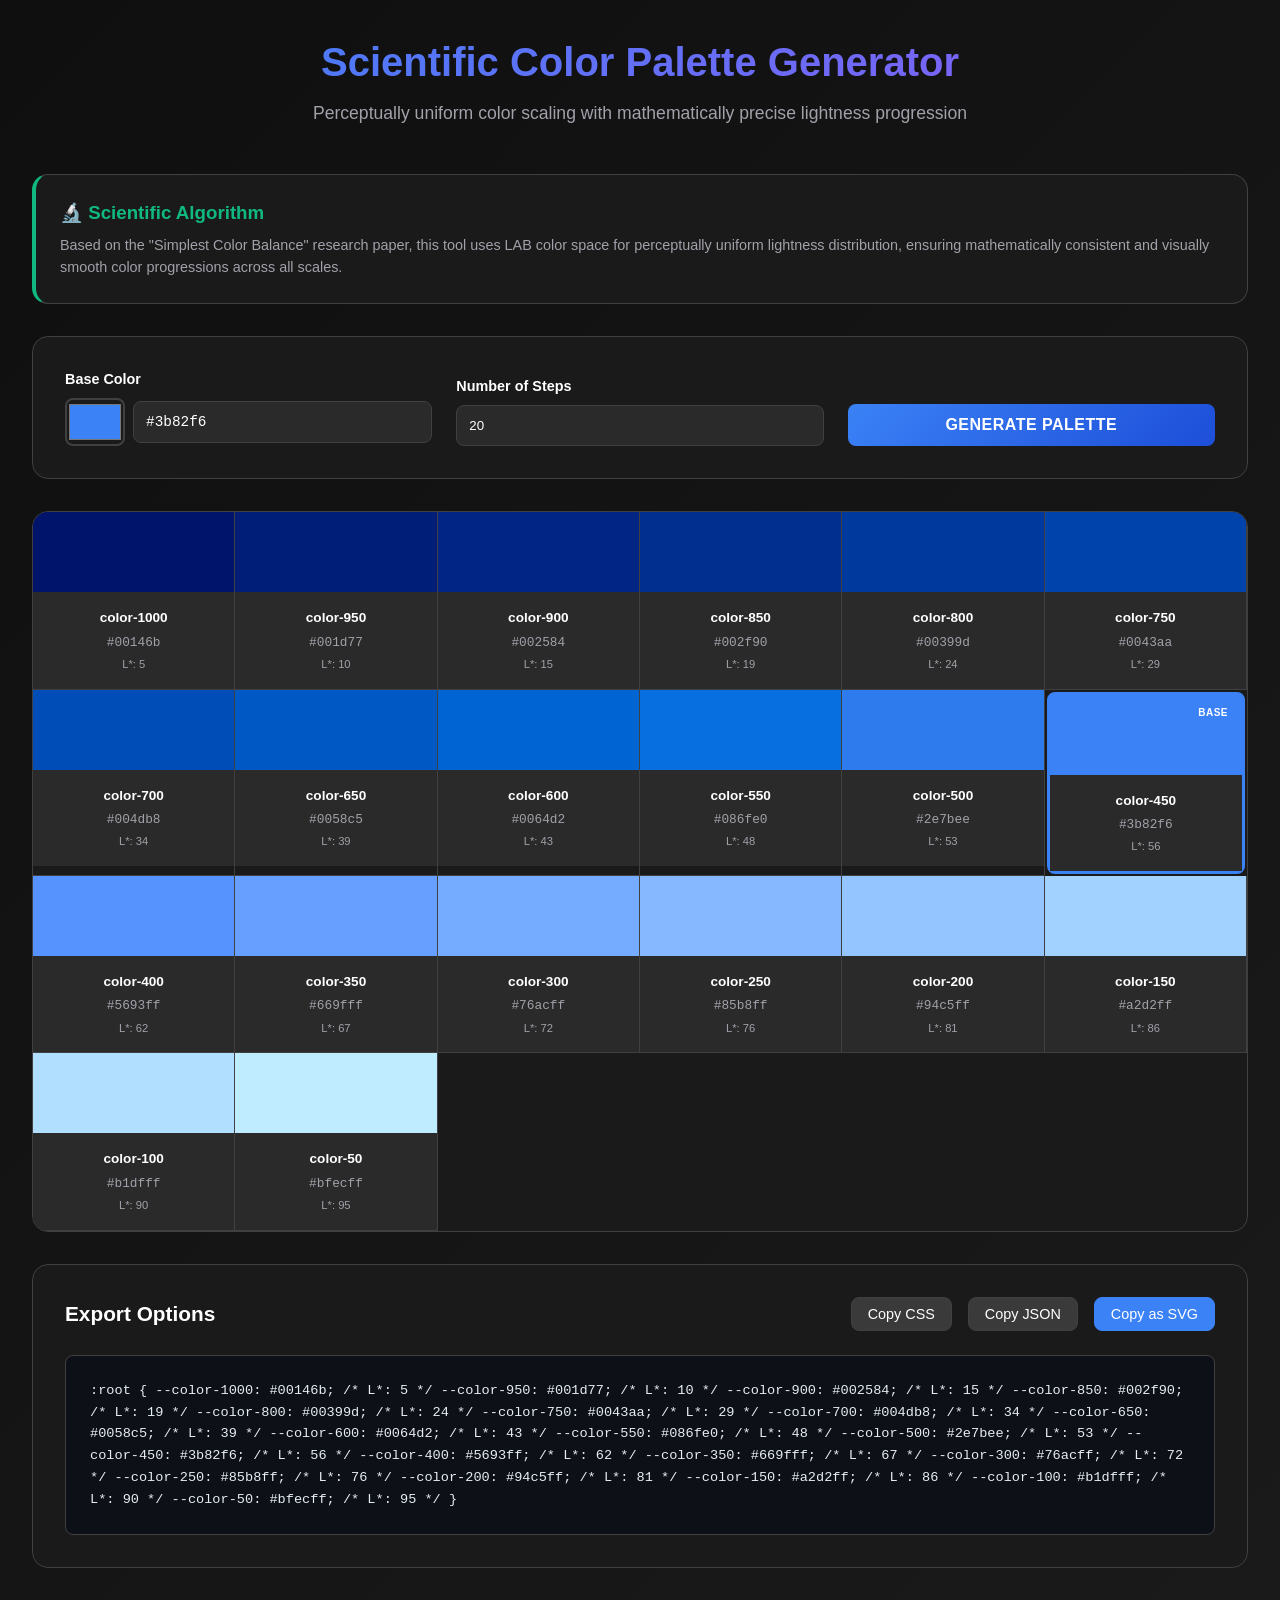
==== index.html @ f615f1bf "first commit" ====
<!DOCTYPE html>
<html lang="en">
<head>
    <meta charset="UTF-8">
    <meta name="viewport" content="width=device-width, initial-scale=1.0">
    <title>Scientific Color Palette Generator</title>
    <style>
        :root {
            --primary: #3b82f6;
            --primary-dark: #1d4ed8;
            --surface: #1a1a1a;
            --surface-light: #2a2a2a;
            --surface-lighter: #3a3a3a;
            --text: #ffffff;
            --text-muted: #a1a1aa;
            --border: #404040;
            --success: #10b981;
            --warning: #f59e0b;
        }
        
        * {
            margin: 0;
            padding: 0;
            box-sizing: border-box;
        }
        
        body {
            font-family: 'Inter', -apple-system, BlinkMacSystemFont, 'Segoe UI', Roboto, sans-serif;
            background: linear-gradient(135deg, #0f0f0f, #1a1a1a);
            color: var(--text);
            min-height: 100vh;
            line-height: 1.5;
        }
        
        .container {
            max-width: 1400px;
            margin: 0 auto;
            padding: 2rem;
        }
        
        .header {
            text-align: center;
            margin-bottom: 3rem;
        }
        
        .title {
            font-size: 2.5rem;
            font-weight: 700;
            background: linear-gradient(135deg, var(--primary), #8b5cf6);
            -webkit-background-clip: text;
            -webkit-text-fill-color: transparent;
            background-clip: text;
            margin-bottom: 0.5rem;
        }
        
        .subtitle {
            color: var(--text-muted);
            font-size: 1.1rem;
        }
        
        .controls {
            background: var(--surface);
            border: 1px solid var(--border);
            border-radius: 16px;
            padding: 2rem;
            margin-bottom: 2rem;
            display: grid;
            grid-template-columns: repeat(auto-fit, minmax(250px, 1fr));
            gap: 1.5rem;
            align-items: end;
        }
        
        .control-group {
            display: flex;
            flex-direction: column;
            gap: 0.5rem;
        }
        
        .control-label {
            font-weight: 600;
            color: var(--text);
            font-size: 0.9rem;
        }
        
        .color-input-wrapper {
            position: relative;
            display: flex;
            align-items: center;
            gap: 0.5rem;
        }
        
        .color-picker {
            width: 60px;
            height: 48px;
            border: 2px solid var(--border);
            border-radius: 8px;
            cursor: pointer;
            transition: all 0.2s ease;
            background: none;
        }
        
        .color-picker:hover {
            border-color: var(--primary);
        }
        
        .color-text-input {
            flex: 1;
            background: var(--surface-light);
            border: 1px solid var(--border);
            border-radius: 8px;
            padding: 0.75rem;
            color: var(--text);
            font-family: 'SF Mono', monospace;
            font-size: 0.9rem;
            transition: all 0.2s ease;
        }
        
        .color-text-input:focus {
            outline: none;
            border-color: var(--primary);
            box-shadow: 0 0 0 3px rgba(59, 130, 246, 0.1);
        }
        
        .steps-input {
            background: var(--surface-light);
            border: 1px solid var(--border);
            border-radius: 8px;
            padding: 0.75rem;
            color: var(--text);
            width: 100%;
            transition: all 0.2s ease;
        }
        
        .steps-input:focus {
            outline: none;
            border-color: var(--primary);
            box-shadow: 0 0 0 3px rgba(59, 130, 246, 0.1);
        }
        
        .generate-btn {
            background: linear-gradient(135deg, var(--primary), var(--primary-dark));
            border: none;
            color: white;
            padding: 0.75rem 2rem;
            border-radius: 8px;
            cursor: pointer;
            font-weight: 600;
            font-size: 1rem;
            transition: all 0.2s ease;
            text-transform: uppercase;
            letter-spacing: 0.5px;
        }
        
        .generate-btn:hover {
            transform: translateY(-1px);
            box-shadow: 0 8px 24px rgba(59, 130, 246, 0.3);
        }
        
        .palette-container {
            background: var(--surface);
            border: 1px solid var(--border);
            border-radius: 16px;
            overflow: hidden;
            margin-bottom: 2rem;
        }
        
        .palette-grid {
            display: grid;
            grid-template-columns: repeat(auto-fill, minmax(200px, 1fr));
            gap: 0;
        }
        
        .color-card {
            border-right: 1px solid var(--border);
            border-bottom: 1px solid var(--border);
            transition: all 0.2s ease;
            cursor: pointer;
            position: relative;
        }
        
        .color-card:hover {
            transform: scale(1.02);
            z-index: 10;
            box-shadow: 0 8px 24px rgba(0, 0, 0, 0.3);
        }
        
        .color-card.is-base {
            border: 3px solid var(--primary);
            border-radius: 8px;
            margin: 2px;
        }
        
        .color-card.is-base::after {
            content: "BASE";
            position: absolute;
            top: 8px;
            right: 8px;
            background: var(--primary);
            color: white;
            padding: 2px 6px;
            border-radius: 4px;
            font-size: 10px;
            font-weight: 700;
            letter-spacing: 0.5px;
        }
        
        .color-preview {
            height: 80px;
            position: relative;
        }
        
        .color-info {
            background: var(--surface-light);
            padding: 1rem;
            text-align: center;
        }
        
        .color-name {
            font-weight: 600;
            margin-bottom: 0.25rem;
            font-size: 0.85rem;
        }
        
        .color-value {
            font-family: 'SF Mono', monospace;
            font-size: 0.8rem;
            color: var(--text-muted);
        }
        
        .color-lightness {
            font-size: 0.7rem;
            color: var(--text-muted);
            margin-top: 0.25rem;
        }
        
        .export-section {
            background: var(--surface);
            border: 1px solid var(--border);
            border-radius: 16px;
            padding: 2rem;
        }
        
        .export-header {
            display: flex;
            justify-content: space-between;
            align-items: center;
            margin-bottom: 1.5rem;
        }
        
        .export-title {
            font-size: 1.3rem;
            font-weight: 600;
        }
        
        .export-buttons {
            display: flex;
            gap: 1rem;
        }
        
        .export-btn {
            background: var(--surface-lighter);
            border: 1px solid var(--border);
            color: var(--text);
            padding: 0.5rem 1rem;
            border-radius: 8px;
            cursor: pointer;
            font-size: 0.9rem;
            transition: all 0.2s ease;
        }
        
        .export-btn:hover {
            background: var(--border);
        }
        
        .export-btn.primary {
            background: var(--primary);
            border-color: var(--primary);
        }
        
        .export-btn.primary:hover {
            background: var(--primary-dark);
        }
        
        .code-preview {
            background: #0d1117;
            border: 1px solid var(--border);
            border-radius: 8px;
            padding: 1.5rem;
            font-family: 'SF Mono', monospace;
            font-size: 0.85rem;
            line-height: 1.6;
            color: #e6edf3;
            overflow-x: auto;
            max-height: 400px;
            overflow-y: auto;
        }
        
        .notification {
            position: fixed;
            top: 2rem;
            right: 2rem;
            background: var(--success);
            color: white;
            padding: 1rem 1.5rem;
            border-radius: 8px;
            font-weight: 600;
            transform: translateX(100px);
            opacity: 0;
            transition: all 0.3s ease;
            z-index: 1000;
        }
        
        .notification.show {
            transform: translateX(0);
            opacity: 1;
        }
        
        .algorithm-info {
            background: var(--surface);
            border: 1px solid var(--border);
            border-radius: 16px;
            padding: 1.5rem;
            margin-bottom: 2rem;
            border-left: 4px solid var(--success);
        }
        
        .algorithm-info h3 {
            margin-bottom: 0.5rem;
            color: var(--success);
        }
        
        .algorithm-info p {
            color: var(--text-muted);
            font-size: 0.9rem;
        }

        @media (max-width: 768px) {
            .controls {
                grid-template-columns: 1fr;
            }
            
            .palette-grid {
                grid-template-columns: repeat(auto-fill, minmax(150px, 1fr));
            }
            
            .export-buttons {
                flex-direction: column;
            }
        }
    </style>
</head>
<body>
    <div class="container">
        <div class="header">
            <h1 class="title">Scientific Color Palette Generator</h1>
            <p class="subtitle">Perceptually uniform color scaling with mathematically precise lightness progression</p>
        </div>
        
        <div class="algorithm-info">
            <h3>🔬 Scientific Algorithm</h3>
            <p>Based on the "Simplest Color Balance" research paper, this tool uses LAB color space for perceptually uniform lightness distribution, ensuring mathematically consistent and visually smooth color progressions across all scales.</p>
        </div>
        
        <div class="controls">
            <div class="control-group">
                <label class="control-label">Base Color</label>
                <div class="color-input-wrapper">
                    <input type="color" id="colorPicker" class="color-picker" value="#3b82f6">
                    <input type="text" id="colorText" class="color-text-input" placeholder="#3b82f6" value="#3b82f6">
                </div>
            </div>
            
            <div class="control-group">
                <label class="control-label">Number of Steps</label>
                <input type="number" id="stepsInput" class="steps-input" value="20" min="5" max="50">
            </div>
            
            <div class="control-group">
                <button id="generateBtn" class="generate-btn">Generate Palette</button>
            </div>
        </div>
        
        <div class="palette-container">
            <div class="palette-grid" id="paletteGrid">
                <!-- Palette will be generated here -->
            </div>
        </div>
        
        <div class="export-section">
            <div class="export-header">
                <h2 class="export-title">Export Options</h2>
                <div class="export-buttons">
                    <button class="export-btn" onclick="exportAsCSS()">Copy CSS</button>
                    <button class="export-btn" onclick="exportAsJSON()">Copy JSON</button>
                    <button class="export-btn primary" onclick="exportAsSVG()">Copy as SVG</button>
                </div>
            </div>
            <div class="code-preview" id="codePreview">
                <!-- Code preview will appear here -->
            </div>
        </div>
    </div>
    
    <div class="notification" id="notification"></div>
    
    <script>
        let currentPalette = [];
        let baseColorIndex = -1;
        
        // Scientific color utilities based on the research paper
        const ColorScience = {
            // Convert sRGB to linear RGB
            srgbToLinear(c) {
                return c <= 0.04045 ? c / 12.92 : Math.pow((c + 0.055) / 1.055, 2.4);
            },
            
            // Convert linear RGB to sRGB
            linearToSrgb(c) {
                return c <= 0.0031308 ? 12.92 * c : 1.055 * Math.pow(c, 1 / 2.4) - 0.055;
            },
            
            // Convert hex to RGB
            hexToRgb(hex) {
                const r = parseInt(hex.slice(1, 3), 16) / 255;
                const g = parseInt(hex.slice(3, 5), 16) / 255;
                const b = parseInt(hex.slice(5, 7), 16) / 255;
                return { r, g, b };
            },
            
            // Convert RGB to hex
            rgbToHex(r, g, b) {
                const toHex = (c) => {
                    const hex = Math.round(Math.max(0, Math.min(255, c * 255))).toString(16);
                    return hex.length === 1 ? '0' + hex : hex;
                };
                return '#' + toHex(r) + toHex(g) + toHex(b);
            },
            
            // Convert sRGB to XYZ (D65 illuminant)
            srgbToXyz(r, g, b) {
                // Convert to linear RGB
                const rLin = this.srgbToLinear(r);
                const gLin = this.srgbToLinear(g);
                const bLin = this.srgbToLinear(b);
                
                // sRGB to XYZ matrix (D65)
                const x = rLin * 0.4124564 + gLin * 0.3575761 + bLin * 0.1804375;
                const y = rLin * 0.2126729 + gLin * 0.7151522 + bLin * 0.0721750;
                const z = rLin * 0.0193339 + gLin * 0.1191920 + bLin * 0.9503041;
                
                return { x: x * 100, y: y * 100, z: z * 100 };
            },
            
            // Convert XYZ to sRGB
            xyzToSrgb(x, y, z) {
                // Normalize XYZ
                x /= 100;
                y /= 100;
                z /= 100;
                
                // XYZ to linear RGB matrix
                let r = x * 3.2404542 + y * -1.5371385 + z * -0.4985314;
                let g = x * -0.9692660 + y * 1.8760108 + z * 0.0415560;
                let b = x * 0.0556434 + y * -0.2040259 + z * 1.0572252;
                
                // Convert to sRGB
                r = this.linearToSrgb(r);
                g = this.linearToSrgb(g);
                b = this.linearToSrgb(b);
                
                return { r, g, b };
            },
            
            // Convert XYZ to LAB
            xyzToLab(x, y, z) {
                // D65 illuminant
                const xn = 95.047;
                const yn = 100.000;
                const zn = 108.883;
                
                const fx = this.labF(x / xn);
                const fy = this.labF(y / yn);
                const fz = this.labF(z / zn);
                
                const L = 116 * fy - 16;
                const a = 500 * (fx - fy);
                const b = 200 * (fy - fz);
                
                return { L, a, b };
            },
            
            // Convert LAB to XYZ
            labToXyz(L, a, b) {
                const xn = 95.047;
                const yn = 100.000;
                const zn = 108.883;
                
                const fy = (L + 16) / 116;
                const fx = a / 500 + fy;
                const fz = fy - b / 200;
                
                const x = xn * this.labInvF(fx);
                const y = yn * this.labInvF(fy);
                const z = zn * this.labInvF(fz);
                
                return { x, y, z };
            },
            
            // LAB helper functions
            labF(t) {
                const delta = 6 / 29;
                return t > delta ** 3 ? Math.pow(t, 1/3) : t / (3 * delta ** 2) + 4/29;
            },
            
            labInvF(t) {
                const delta = 6 / 29;
                return t > delta ? t ** 3 : 3 * delta ** 2 * (t - 4/29);
            },
            
            // Convert hex to LAB
            hexToLab(hex) {
                const rgb = this.hexToRgb(hex);
                const xyz = this.srgbToXyz(rgb.r, rgb.g, rgb.b);
                return this.xyzToLab(xyz.x, xyz.y, xyz.z);
            },
            
            // Convert LAB to hex
            labToHex(L, a, b) {
                const xyz = this.labToXyz(L, a, b);
                const rgb = this.xyzToSrgb(xyz.x, xyz.y, xyz.z);
                return this.rgbToHex(rgb.r, rgb.g, rgb.b);
            }
        };
        
        // Scientific palette generation based on the research paper
        const ScientificPaletteGenerator = {
            // Generate mathematically uniform color scale
            generateUniformScale(baseColor, steps) {
                const baseLab = ColorScience.hexToLab(baseColor);
                const baseLightness = baseLab.L;
                
                // Calculate optimal position based on lightness (0-100)
                // Using the paper's approach for optimal distribution
                const basePosition = this.calculateOptimalPosition(baseLightness);
                baseColorIndex = Math.round(basePosition * (steps - 1));
                
                const colors = [];
                
                // Define lightness range with proper scientific bounds
                const minLightness = 5;   // Very dark but not black
                const maxLightness = 95;  // Very light but not pure white
                
                for (let i = 0; i < steps; i++) {
                    const position = i / (steps - 1); // 0 to 1
                    
                    let targetLightness;
                    if (i === baseColorIndex) {
                        // Exact base color
                        targetLightness = baseLightness;
                    } else {
                        // Calculate target lightness using scientific interpolation
                        targetLightness = this.calculateTargetLightness(
                            position, basePosition, baseLightness, minLightness, maxLightness
                        );
                    }
                    
                    // Generate color with target lightness while preserving hue and chroma
                    const color = this.generateColorWithLightness(baseLab, targetLightness);
                    
                    colors.push({
                        hex: color,
                        name: this.generateColorName(i, steps),
                        isBase: i === baseColorIndex,
                        lightness: Math.round(targetLightness)
                    });
                }
                
                return colors;
            },
            
            // Calculate optimal position using scientific method
            calculateOptimalPosition(lightness) {
                // Normalize lightness to 0-1 range
                const normalized = Math.max(0, Math.min(100, lightness)) / 100;
                
                // Use the paper's approach: linear distribution for perceptual uniformity
                // No curve - pure linear for mathematical consistency
                return normalized;
            },
            
            // Calculate target lightness with mathematical precision
            calculateTargetLightness(position, basePosition, baseLightness, minL, maxL) {
                if (position < basePosition) {
                    // Darker colors - linear interpolation from min to base
                    if (basePosition === 0) return minL;
                    const factor = position / basePosition;
                    return minL + (baseLightness - minL) * factor;
                } else {
                    // Lighter colors - linear interpolation from base to max
                    if (basePosition === 1) return maxL;
                    const factor = (position - basePosition) / (1 - basePosition);
                    return baseLightness + (maxL - baseLightness) * factor;
                }
            },
            
            // Generate color with specific lightness while preserving color characteristics
            generateColorWithLightness(baseLab, targetLightness) {
                // Preserve a and b components (hue and chroma) while adjusting lightness
                const newLab = {
                    L: targetLightness,
                    a: baseLab.a,
                    b: baseLab.b
                };
                
                let result = ColorScience.labToHex(newLab.L, newLab.a, newLab.b);
                
                // Ensure the result is valid (some LAB combinations might be out of sRGB gamut)
                if (!this.isValidHex(result)) {
                    // If out of gamut, reduce chroma progressively
                    for (let chromaReduction = 0.9; chromaReduction > 0; chromaReduction -= 0.1) {
                        const reducedLab = {
                            L: targetLightness,
                            a: baseLab.a * chromaReduction,
                            b: baseLab.b * chromaReduction
                        };
                        result = ColorScience.labToHex(reducedLab.L, reducedLab.a, reducedLab.b);
                        if (this.isValidHex(result)) break;
                    }
                }
                
                return result;
            },
            
            // Generate semantic color names
            generateColorName(index, total) {
                const step = Math.round(1000 - (index * 950 / (total - 1)));
                return `color-${step}`;
            },
            
            // Validate hex color
            isValidHex(hex) {
                if (!/^#[0-9A-F]{6}$/i.test(hex)) return false;
                
                // Check if RGB values are within bounds
                const r = parseInt(hex.slice(1, 3), 16);
                const g = parseInt(hex.slice(3, 5), 16);
                const b = parseInt(hex.slice(5, 7), 16);
                
                return r >= 0 && r <= 255 && g >= 0 && g <= 255 && b >= 0 && b <= 255;
            }
        };
        
        // UI Event Handlers
        const UI = {
            init() {
                const colorPicker = document.getElementById('colorPicker');
                const colorText = document.getElementById('colorText');
                const stepsInput = document.getElementById('stepsInput');
                const generateBtn = document.getElementById('generateBtn');
                
                // Sync color picker and text input
                colorPicker.addEventListener('input', (e) => {
                    colorText.value = e.target.value;
                    this.generatePalette();
                });
                
                colorText.addEventListener('input', (e) => {
                    const color = e.target.value;
                    if (this.isValidHex(color)) {
                        colorPicker.value = color;
                        this.generatePalette();
                    }
                });
                
                stepsInput.addEventListener('input', () => this.generatePalette());
                generateBtn.addEventListener('click', () => this.generatePalette());
                
                // Generate initial palette
                this.generatePalette();
            },
            
            isValidHex(hex) {
                return /^#([A-Fa-f0-9]{6}|[A-Fa-f0-9]{3})$/.test(hex);
            },
            
            generatePalette() {
                const baseColor = document.getElementById('colorText').value;
                const steps = parseInt(document.getElementById('stepsInput').value);
                
                if (!this.isValidHex(baseColor)) return;
                
                currentPalette = ScientificPaletteGenerator.generateUniformScale(baseColor, steps);
                this.renderPalette();
                this.updateCodePreview();
            },
            
            renderPalette() {
                const grid = document.getElementById('paletteGrid');
                grid.innerHTML = currentPalette.map((color, index) => `
                    <div class="color-card ${color.isBase ? 'is-base' : ''}" onclick="copyColor('${color.hex}')">
                        <div class="color-preview" style="background-color: ${color.hex}"></div>
                        <div class="color-info">
                            <div class="color-name">${color.name}</div>
                            <div class="color-value">${color.hex}</div>
                            <div class="color-lightness">L*: ${color.lightness}</div>
                        </div>
                    </div>
                `).join('');
            },
            
            updateCodePreview() {
                const preview = document.getElementById('codePreview');
                const css = currentPalette.map(color => 
                    `  --${color.name}: ${color.hex}; /* L*: ${color.lightness} */`
                ).join('\n');
                
                preview.textContent = `:root {\n${css}\n}`;
            },
            
            showNotification(message) {
                const notification = document.getElementById('notification');
                notification.textContent = message;
                notification.classList.add('show');
                
                setTimeout(() => {
                    notification.classList.remove('show');
                }, 2000);
            }
        };
        
        // Copy functions
        const copyColor = (color) => {
            copyToClipboard(color, `Color ${color} copied!`);
        };
        
        const copyToClipboard = async (text, message) => {
            try {
                await navigator.clipboard.writeText(text);
                UI.showNotification(message);
            } catch (err) {
                console.error('Failed to copy:', err);
            }
        };
        
        // Export functions
        const exportAsCSS = () => {
            const css = `:root {\n${currentPalette.map(color => 
                `  --${color.name}: ${color.hex}; /* L*: ${color.lightness} */`
            ).join('\n')}\n}`;
            copyToClipboard(css, 'CSS copied to clipboard!');
        };
        
        const exportAsJSON = () => {
            const json = JSON.stringify(
                currentPalette.reduce((acc, color) => {
                    acc[color.name] = {
                        hex: color.hex,
                        lightness: color.lightness,
                        isBase: color.isBase
                    };
                    return acc;
                }, {}), 
                null, 
                2
            );
            copyToClipboard(json, 'JSON copied to clipboard!');
        };
        
        const exportAsSVG = () => {
            const swatchWidth = 60;
            const swatchHeight = 60;
            const totalWidth = swatchWidth * currentPalette.length;
            
            let svg = `<svg width="${totalWidth}" height="${swatchHeight}" xmlns="http://www.w3.org/2000/svg">\n`;
            svg += `  <title>Scientific Color Palette - Perceptually Uniform</title>\n`;
            
            currentPalette.forEach((color, index) => {
                const x = index * swatchWidth;
                svg += `  <rect x="${x}" y="0" width="${swatchWidth}" height="${swatchHeight}" fill="${color.hex}"`;
                if (color.isBase) {
                    svg += ` stroke="#3b82f6" stroke-width="3"`;
                }
                svg += `>\n`;
                svg += `    <title>${color.name}: ${color.hex} (L*: ${color.lightness})</title>\n`;
                svg += `  </rect>\n`;
            });
            
            svg += '</svg>';
            copyToClipboard(svg, 'Scientific SVG copied! Ready for Figma.');
        };
        
        // Initialize the application
        UI.init();
    </script>
</body>
</html>
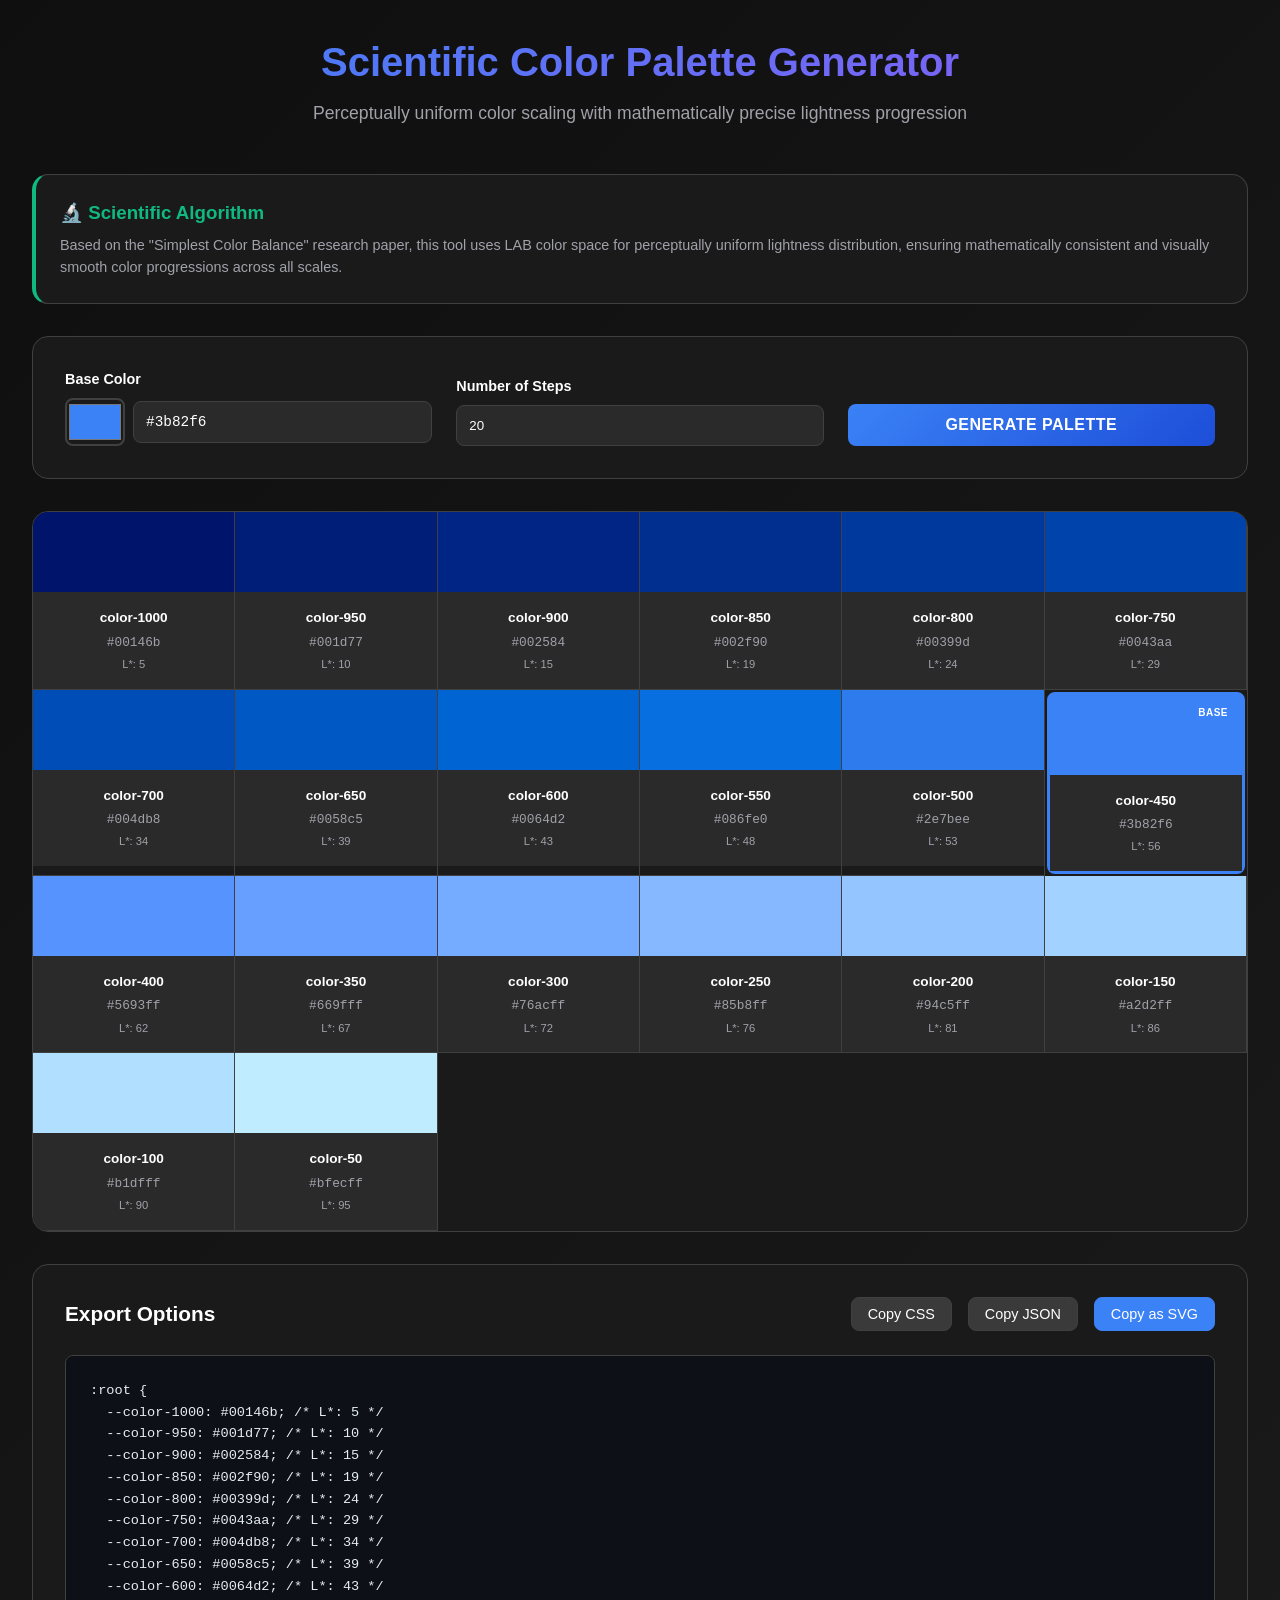
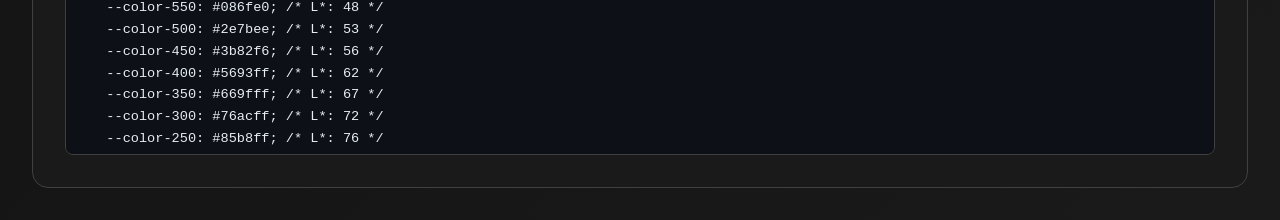
==== commit d0268995: "refactor: Implement modular architecture for SurfaceLab v2.0 - Separate monolithic codebase into mod" ====
--- a/index.html
+++ b/index.html
@@ -1,796 +1,79 @@
 <!DOCTYPE html>
 <html lang="en">
+
 <head>
     <meta charset="UTF-8">
     <meta name="viewport" content="width=device-width, initial-scale=1.0">
-    <title>Scientific Color Palette Generator</title>
-    <style>
-        :root {
-            --primary: #3b82f6;
-            --primary-dark: #1d4ed8;
-            --surface: #1a1a1a;
-            --surface-light: #2a2a2a;
-            --surface-lighter: #3a3a3a;
-            --text: #ffffff;
-            --text-muted: #a1a1aa;
-            --border: #404040;
-            --success: #10b981;
-            --warning: #f59e0b;
-        }
-        
-        * {
-            margin: 0;
-            padding: 0;
-            box-sizing: border-box;
-        }
-        
-        body {
-            font-family: 'Inter', -apple-system, BlinkMacSystemFont, 'Segoe UI', Roboto, sans-serif;
-            background: linear-gradient(135deg, #0f0f0f, #1a1a1a);
-            color: var(--text);
-            min-height: 100vh;
-            line-height: 1.5;
-        }
-        
-        .container {
-            max-width: 1400px;
-            margin: 0 auto;
-            padding: 2rem;
-        }
-        
-        .header {
-            text-align: center;
-            margin-bottom: 3rem;
-        }
-        
-        .title {
-            font-size: 2.5rem;
-            font-weight: 700;
-            background: linear-gradient(135deg, var(--primary), #8b5cf6);
-            -webkit-background-clip: text;
-            -webkit-text-fill-color: transparent;
-            background-clip: text;
-            margin-bottom: 0.5rem;
-        }
-        
-        .subtitle {
-            color: var(--text-muted);
-            font-size: 1.1rem;
-        }
-        
-        .controls {
-            background: var(--surface);
-            border: 1px solid var(--border);
-            border-radius: 16px;
-            padding: 2rem;
-            margin-bottom: 2rem;
-            display: grid;
-            grid-template-columns: repeat(auto-fit, minmax(250px, 1fr));
-            gap: 1.5rem;
-            align-items: end;
-        }
-        
-        .control-group {
-            display: flex;
-            flex-direction: column;
-            gap: 0.5rem;
-        }
-        
-        .control-label {
-            font-weight: 600;
-            color: var(--text);
-            font-size: 0.9rem;
-        }
-        
-        .color-input-wrapper {
-            position: relative;
-            display: flex;
-            align-items: center;
-            gap: 0.5rem;
-        }
-        
-        .color-picker {
-            width: 60px;
-            height: 48px;
-            border: 2px solid var(--border);
-            border-radius: 8px;
-            cursor: pointer;
-            transition: all 0.2s ease;
-            background: none;
-        }
-        
-        .color-picker:hover {
-            border-color: var(--primary);
-        }
-        
-        .color-text-input {
-            flex: 1;
-            background: var(--surface-light);
-            border: 1px solid var(--border);
-            border-radius: 8px;
-            padding: 0.75rem;
-            color: var(--text);
-            font-family: 'SF Mono', monospace;
-            font-size: 0.9rem;
-            transition: all 0.2s ease;
-        }
-        
-        .color-text-input:focus {
-            outline: none;
-            border-color: var(--primary);
-            box-shadow: 0 0 0 3px rgba(59, 130, 246, 0.1);
-        }
-        
-        .steps-input {
-            background: var(--surface-light);
-            border: 1px solid var(--border);
-            border-radius: 8px;
-            padding: 0.75rem;
-            color: var(--text);
-            width: 100%;
-            transition: all 0.2s ease;
-        }
-        
-        .steps-input:focus {
-            outline: none;
-            border-color: var(--primary);
-            box-shadow: 0 0 0 3px rgba(59, 130, 246, 0.1);
-        }
-        
-        .generate-btn {
-            background: linear-gradient(135deg, var(--primary), var(--primary-dark));
-            border: none;
-            color: white;
-            padding: 0.75rem 2rem;
-            border-radius: 8px;
-            cursor: pointer;
-            font-weight: 600;
-            font-size: 1rem;
-            transition: all 0.2s ease;
-            text-transform: uppercase;
-            letter-spacing: 0.5px;
-        }
-        
-        .generate-btn:hover {
-            transform: translateY(-1px);
-            box-shadow: 0 8px 24px rgba(59, 130, 246, 0.3);
-        }
-        
-        .palette-container {
-            background: var(--surface);
-            border: 1px solid var(--border);
-            border-radius: 16px;
-            overflow: hidden;
-            margin-bottom: 2rem;
-        }
-        
-        .palette-grid {
-            display: grid;
-            grid-template-columns: repeat(auto-fill, minmax(200px, 1fr));
-            gap: 0;
-        }
-        
-        .color-card {
-            border-right: 1px solid var(--border);
-            border-bottom: 1px solid var(--border);
-            transition: all 0.2s ease;
-            cursor: pointer;
-            position: relative;
-        }
-        
-        .color-card:hover {
-            transform: scale(1.02);
-            z-index: 10;
-            box-shadow: 0 8px 24px rgba(0, 0, 0, 0.3);
-        }
-        
-        .color-card.is-base {
-            border: 3px solid var(--primary);
-            border-radius: 8px;
-            margin: 2px;
-        }
-        
-        .color-card.is-base::after {
-            content: "BASE";
-            position: absolute;
-            top: 8px;
-            right: 8px;
-            background: var(--primary);
-            color: white;
-            padding: 2px 6px;
-            border-radius: 4px;
-            font-size: 10px;
-            font-weight: 700;
-            letter-spacing: 0.5px;
-        }
-        
-        .color-preview {
-            height: 80px;
-            position: relative;
-        }
-        
-        .color-info {
-            background: var(--surface-light);
-            padding: 1rem;
-            text-align: center;
-        }
-        
-        .color-name {
-            font-weight: 600;
-            margin-bottom: 0.25rem;
-            font-size: 0.85rem;
-        }
-        
-        .color-value {
-            font-family: 'SF Mono', monospace;
-            font-size: 0.8rem;
-            color: var(--text-muted);
-        }
-        
-        .color-lightness {
-            font-size: 0.7rem;
-            color: var(--text-muted);
-            margin-top: 0.25rem;
-        }
-        
-        .export-section {
-            background: var(--surface);
-            border: 1px solid var(--border);
-            border-radius: 16px;
-            padding: 2rem;
-        }
-        
-        .export-header {
-            display: flex;
-            justify-content: space-between;
-            align-items: center;
-            margin-bottom: 1.5rem;
-        }
-        
-        .export-title {
-            font-size: 1.3rem;
-            font-weight: 600;
-        }
-        
-        .export-buttons {
-            display: flex;
-            gap: 1rem;
-        }
-        
-        .export-btn {
-            background: var(--surface-lighter);
-            border: 1px solid var(--border);
-            color: var(--text);
-            padding: 0.5rem 1rem;
-            border-radius: 8px;
-            cursor: pointer;
-            font-size: 0.9rem;
-            transition: all 0.2s ease;
-        }
-        
-        .export-btn:hover {
-            background: var(--border);
-        }
-        
-        .export-btn.primary {
-            background: var(--primary);
-            border-color: var(--primary);
-        }
-        
-        .export-btn.primary:hover {
-            background: var(--primary-dark);
-        }
-        
-        .code-preview {
-            background: #0d1117;
-            border: 1px solid var(--border);
-            border-radius: 8px;
-            padding: 1.5rem;
-            font-family: 'SF Mono', monospace;
-            font-size: 0.85rem;
-            line-height: 1.6;
-            color: #e6edf3;
-            overflow-x: auto;
-            max-height: 400px;
-            overflow-y: auto;
-        }
-        
-        .notification {
-            position: fixed;
-            top: 2rem;
-            right: 2rem;
-            background: var(--success);
-            color: white;
-            padding: 1rem 1.5rem;
-            border-radius: 8px;
-            font-weight: 600;
-            transform: translateX(100px);
-            opacity: 0;
-            transition: all 0.3s ease;
-            z-index: 1000;
-        }
-        
-        .notification.show {
-            transform: translateX(0);
-            opacity: 1;
-        }
-        
-        .algorithm-info {
-            background: var(--surface);
-            border: 1px solid var(--border);
-            border-radius: 16px;
-            padding: 1.5rem;
-            margin-bottom: 2rem;
-            border-left: 4px solid var(--success);
-        }
-        
-        .algorithm-info h3 {
-            margin-bottom: 0.5rem;
-            color: var(--success);
-        }
-        
-        .algorithm-info p {
-            color: var(--text-muted);
-            font-size: 0.9rem;
-        }
+    <meta name="description"
+        content="Scientific color palette generator with perceptually uniform lightness distribution">
+    <title>SurfaceLab - Scientific Color Palette Generator</title>
 
-        @media (max-width: 768px) {
-            .controls {
-                grid-template-columns: 1fr;
-            }
-            
-            .palette-grid {
-                grid-template-columns: repeat(auto-fill, minmax(150px, 1fr));
-            }
-            
-            .export-buttons {
-                flex-direction: column;
-            }
-        }
-    </style>
+    <!-- Styles -->
+    <link rel="stylesheet" href="assets/css/main.css">
 </head>
+
 <body>
     <div class="container">
         <div class="header">
             <h1 class="title">Scientific Color Palette Generator</h1>
             <p class="subtitle">Perceptually uniform color scaling with mathematically precise lightness progression</p>
         </div>
-        
+
         <div class="algorithm-info">
             <h3>🔬 Scientific Algorithm</h3>
-            <p>Based on the "Simplest Color Balance" research paper, this tool uses LAB color space for perceptually uniform lightness distribution, ensuring mathematically consistent and visually smooth color progressions across all scales.</p>
+            <p>Based on the "Simplest Color Balance" research paper, this tool uses LAB color space for perceptually
+                uniform lightness distribution, ensuring mathematically consistent and visually smooth color
+                progressions across all scales.</p>
         </div>
-        
-        <div class="controls">
+
+        <!-- Controls Section -->
+        <section class="controls">
             <div class="control-group">
-                <label class="control-label">Base Color</label>
+                <label class="control-label" for="colorPicker">Base Color</label>
                 <div class="color-input-wrapper">
                     <input type="color" id="colorPicker" class="color-picker" value="#3b82f6">
                     <input type="text" id="colorText" class="color-text-input" placeholder="#3b82f6" value="#3b82f6">
                 </div>
             </div>
-            
+
             <div class="control-group">
-                <label class="control-label">Number of Steps</label>
+                <label class="control-label" for="stepsInput">Number of Steps</label>
                 <input type="number" id="stepsInput" class="steps-input" value="20" min="5" max="50">
             </div>
-            
+
             <div class="control-group">
                 <button id="generateBtn" class="generate-btn">Generate Palette</button>
             </div>
-        </div>
-        
-        <div class="palette-container">
+        </section>
+
+        <!-- Palette Display Section -->
+        <section class="palette-container">
             <div class="palette-grid" id="paletteGrid">
-                <!-- Palette will be generated here -->
+                <!-- Palette will be generated here by JS -->
             </div>
-        </div>
-        
-        <div class="export-section">
+        </section>
+
+        <!-- Export Section -->
+        <section class="export-section">
             <div class="export-header">
                 <h2 class="export-title">Export Options</h2>
                 <div class="export-buttons">
-                    <button class="export-btn" onclick="exportAsCSS()">Copy CSS</button>
-                    <button class="export-btn" onclick="exportAsJSON()">Copy JSON</button>
-                    <button class="export-btn primary" onclick="exportAsSVG()">Copy as SVG</button>
+                    <button class="export-btn" id="exportCSSBtn">Copy CSS</button>
+                    <button class="export-btn" id="exportJSONBtn">Copy JSON</button>
+                    <button class="export-btn primary" id="exportSVGBtn">Copy as SVG</button>
                 </div>
             </div>
-            <div class="code-preview" id="codePreview">
+            <pre class="code-preview" id="codePreview">
                 <!-- Code preview will appear here -->
-            </div>
-        </div>
+            </pre>
+        </section>
     </div>
-    
+
+    <!-- Notification Toast -->
     <div class="notification" id="notification"></div>
-    
-    <script>
-        let currentPalette = [];
-        let baseColorIndex = -1;
-        
-        // Scientific color utilities based on the research paper
-        const ColorScience = {
-            // Convert sRGB to linear RGB
-            srgbToLinear(c) {
-                return c <= 0.04045 ? c / 12.92 : Math.pow((c + 0.055) / 1.055, 2.4);
-            },
-            
-            // Convert linear RGB to sRGB
-            linearToSrgb(c) {
-                return c <= 0.0031308 ? 12.92 * c : 1.055 * Math.pow(c, 1 / 2.4) - 0.055;
-            },
-            
-            // Convert hex to RGB
-            hexToRgb(hex) {
-                const r = parseInt(hex.slice(1, 3), 16) / 255;
-                const g = parseInt(hex.slice(3, 5), 16) / 255;
-                const b = parseInt(hex.slice(5, 7), 16) / 255;
-                return { r, g, b };
-            },
-            
-            // Convert RGB to hex
-            rgbToHex(r, g, b) {
-                const toHex = (c) => {
-                    const hex = Math.round(Math.max(0, Math.min(255, c * 255))).toString(16);
-                    return hex.length === 1 ? '0' + hex : hex;
-                };
-                return '#' + toHex(r) + toHex(g) + toHex(b);
-            },
-            
-            // Convert sRGB to XYZ (D65 illuminant)
-            srgbToXyz(r, g, b) {
-                // Convert to linear RGB
-                const rLin = this.srgbToLinear(r);
-                const gLin = this.srgbToLinear(g);
-                const bLin = this.srgbToLinear(b);
-                
-                // sRGB to XYZ matrix (D65)
-                const x = rLin * 0.4124564 + gLin * 0.3575761 + bLin * 0.1804375;
-                const y = rLin * 0.2126729 + gLin * 0.7151522 + bLin * 0.0721750;
-                const z = rLin * 0.0193339 + gLin * 0.1191920 + bLin * 0.9503041;
-                
-                return { x: x * 100, y: y * 100, z: z * 100 };
-            },
-            
-            // Convert XYZ to sRGB
-            xyzToSrgb(x, y, z) {
-                // Normalize XYZ
-                x /= 100;
-                y /= 100;
-                z /= 100;
-                
-                // XYZ to linear RGB matrix
-                let r = x * 3.2404542 + y * -1.5371385 + z * -0.4985314;
-                let g = x * -0.9692660 + y * 1.8760108 + z * 0.0415560;
-                let b = x * 0.0556434 + y * -0.2040259 + z * 1.0572252;
-                
-                // Convert to sRGB
-                r = this.linearToSrgb(r);
-                g = this.linearToSrgb(g);
-                b = this.linearToSrgb(b);
-                
-                return { r, g, b };
-            },
-            
-            // Convert XYZ to LAB
-            xyzToLab(x, y, z) {
-                // D65 illuminant
-                const xn = 95.047;
-                const yn = 100.000;
-                const zn = 108.883;
-                
-                const fx = this.labF(x / xn);
-                const fy = this.labF(y / yn);
-                const fz = this.labF(z / zn);
-                
-                const L = 116 * fy - 16;
-                const a = 500 * (fx - fy);
-                const b = 200 * (fy - fz);
-                
-                return { L, a, b };
-            },
-            
-            // Convert LAB to XYZ
-            labToXyz(L, a, b) {
-                const xn = 95.047;
-                const yn = 100.000;
-                const zn = 108.883;
-                
-                const fy = (L + 16) / 116;
-                const fx = a / 500 + fy;
-                const fz = fy - b / 200;
-                
-                const x = xn * this.labInvF(fx);
-                const y = yn * this.labInvF(fy);
-                const z = zn * this.labInvF(fz);
-                
-                return { x, y, z };
-            },
-            
-            // LAB helper functions
-            labF(t) {
-                const delta = 6 / 29;
-                return t > delta ** 3 ? Math.pow(t, 1/3) : t / (3 * delta ** 2) + 4/29;
-            },
-            
-            labInvF(t) {
-                const delta = 6 / 29;
-                return t > delta ? t ** 3 : 3 * delta ** 2 * (t - 4/29);
-            },
-            
-            // Convert hex to LAB
-            hexToLab(hex) {
-                const rgb = this.hexToRgb(hex);
-                const xyz = this.srgbToXyz(rgb.r, rgb.g, rgb.b);
-                return this.xyzToLab(xyz.x, xyz.y, xyz.z);
-            },
-            
-            // Convert LAB to hex
-            labToHex(L, a, b) {
-                const xyz = this.labToXyz(L, a, b);
-                const rgb = this.xyzToSrgb(xyz.x, xyz.y, xyz.z);
-                return this.rgbToHex(rgb.r, rgb.g, rgb.b);
-            }
-        };
-        
-        // Scientific palette generation based on the research paper
-        const ScientificPaletteGenerator = {
-            // Generate mathematically uniform color scale
-            generateUniformScale(baseColor, steps) {
-                const baseLab = ColorScience.hexToLab(baseColor);
-                const baseLightness = baseLab.L;
-                
-                // Calculate optimal position based on lightness (0-100)
-                // Using the paper's approach for optimal distribution
-                const basePosition = this.calculateOptimalPosition(baseLightness);
-                baseColorIndex = Math.round(basePosition * (steps - 1));
-                
-                const colors = [];
-                
-                // Define lightness range with proper scientific bounds
-                const minLightness = 5;   // Very dark but not black
-                const maxLightness = 95;  // Very light but not pure white
-                
-                for (let i = 0; i < steps; i++) {
-                    const position = i / (steps - 1); // 0 to 1
-                    
-                    let targetLightness;
-                    if (i === baseColorIndex) {
-                        // Exact base color
-                        targetLightness = baseLightness;
-                    } else {
-                        // Calculate target lightness using scientific interpolation
-                        targetLightness = this.calculateTargetLightness(
-                            position, basePosition, baseLightness, minLightness, maxLightness
-                        );
-                    }
-                    
-                    // Generate color with target lightness while preserving hue and chroma
-                    const color = this.generateColorWithLightness(baseLab, targetLightness);
-                    
-                    colors.push({
-                        hex: color,
-                        name: this.generateColorName(i, steps),
-                        isBase: i === baseColorIndex,
-                        lightness: Math.round(targetLightness)
-                    });
-                }
-                
-                return colors;
-            },
-            
-            // Calculate optimal position using scientific method
-            calculateOptimalPosition(lightness) {
-                // Normalize lightness to 0-1 range
-                const normalized = Math.max(0, Math.min(100, lightness)) / 100;
-                
-                // Use the paper's approach: linear distribution for perceptual uniformity
-                // No curve - pure linear for mathematical consistency
-                return normalized;
-            },
-            
-            // Calculate target lightness with mathematical precision
-            calculateTargetLightness(position, basePosition, baseLightness, minL, maxL) {
-                if (position < basePosition) {
-                    // Darker colors - linear interpolation from min to base
-                    if (basePosition === 0) return minL;
-                    const factor = position / basePosition;
-                    return minL + (baseLightness - minL) * factor;
-                } else {
-                    // Lighter colors - linear interpolation from base to max
-                    if (basePosition === 1) return maxL;
-                    const factor = (position - basePosition) / (1 - basePosition);
-                    return baseLightness + (maxL - baseLightness) * factor;
-                }
-            },
-            
-            // Generate color with specific lightness while preserving color characteristics
-            generateColorWithLightness(baseLab, targetLightness) {
-                // Preserve a and b components (hue and chroma) while adjusting lightness
-                const newLab = {
-                    L: targetLightness,
-                    a: baseLab.a,
-                    b: baseLab.b
-                };
-                
-                let result = ColorScience.labToHex(newLab.L, newLab.a, newLab.b);
-                
-                // Ensure the result is valid (some LAB combinations might be out of sRGB gamut)
-                if (!this.isValidHex(result)) {
-                    // If out of gamut, reduce chroma progressively
-                    for (let chromaReduction = 0.9; chromaReduction > 0; chromaReduction -= 0.1) {
-                        const reducedLab = {
-                            L: targetLightness,
-                            a: baseLab.a * chromaReduction,
-                            b: baseLab.b * chromaReduction
-                        };
-                        result = ColorScience.labToHex(reducedLab.L, reducedLab.a, reducedLab.b);
-                        if (this.isValidHex(result)) break;
-                    }
-                }
-                
-                return result;
-            },
-            
-            // Generate semantic color names
-            generateColorName(index, total) {
-                const step = Math.round(1000 - (index * 950 / (total - 1)));
-                return `color-${step}`;
-            },
-            
-            // Validate hex color
-            isValidHex(hex) {
-                if (!/^#[0-9A-F]{6}$/i.test(hex)) return false;
-                
-                // Check if RGB values are within bounds
-                const r = parseInt(hex.slice(1, 3), 16);
-                const g = parseInt(hex.slice(3, 5), 16);
-                const b = parseInt(hex.slice(5, 7), 16);
-                
-                return r >= 0 && r <= 255 && g >= 0 && g <= 255 && b >= 0 && b <= 255;
-            }
-        };
-        
-        // UI Event Handlers
-        const UI = {
-            init() {
-                const colorPicker = document.getElementById('colorPicker');
-                const colorText = document.getElementById('colorText');
-                const stepsInput = document.getElementById('stepsInput');
-                const generateBtn = document.getElementById('generateBtn');
-                
-                // Sync color picker and text input
-                colorPicker.addEventListener('input', (e) => {
-                    colorText.value = e.target.value;
-                    this.generatePalette();
-                });
-                
-                colorText.addEventListener('input', (e) => {
-                    const color = e.target.value;
-                    if (this.isValidHex(color)) {
-                        colorPicker.value = color;
-                        this.generatePalette();
-                    }
-                });
-                
-                stepsInput.addEventListener('input', () => this.generatePalette());
-                generateBtn.addEventListener('click', () => this.generatePalette());
-                
-                // Generate initial palette
-                this.generatePalette();
-            },
-            
-            isValidHex(hex) {
-                return /^#([A-Fa-f0-9]{6}|[A-Fa-f0-9]{3})$/.test(hex);
-            },
-            
-            generatePalette() {
-                const baseColor = document.getElementById('colorText').value;
-                const steps = parseInt(document.getElementById('stepsInput').value);
-                
-                if (!this.isValidHex(baseColor)) return;
-                
-                currentPalette = ScientificPaletteGenerator.generateUniformScale(baseColor, steps);
-                this.renderPalette();
-                this.updateCodePreview();
-            },
-            
-            renderPalette() {
-                const grid = document.getElementById('paletteGrid');
-                grid.innerHTML = currentPalette.map((color, index) => `
-                    <div class="color-card ${color.isBase ? 'is-base' : ''}" onclick="copyColor('${color.hex}')">
-                        <div class="color-preview" style="background-color: ${color.hex}"></div>
-                        <div class="color-info">
-                            <div class="color-name">${color.name}</div>
-                            <div class="color-value">${color.hex}</div>
-                            <div class="color-lightness">L*: ${color.lightness}</div>
-                        </div>
-                    </div>
-                `).join('');
-            },
-            
-            updateCodePreview() {
-                const preview = document.getElementById('codePreview');
-                const css = currentPalette.map(color => 
-                    `  --${color.name}: ${color.hex}; /* L*: ${color.lightness} */`
-                ).join('\n');
-                
-                preview.textContent = `:root {\n${css}\n}`;
-            },
-            
-            showNotification(message) {
-                const notification = document.getElementById('notification');
-                notification.textContent = message;
-                notification.classList.add('show');
-                
-                setTimeout(() => {
-                    notification.classList.remove('show');
-                }, 2000);
-            }
-        };
-        
-        // Copy functions
-        const copyColor = (color) => {
-            copyToClipboard(color, `Color ${color} copied!`);
-        };
-        
-        const copyToClipboard = async (text, message) => {
-            try {
-                await navigator.clipboard.writeText(text);
-                UI.showNotification(message);
-            } catch (err) {
-                console.error('Failed to copy:', err);
-            }
-        };
-        
-        // Export functions
-        const exportAsCSS = () => {
-            const css = `:root {\n${currentPalette.map(color => 
-                `  --${color.name}: ${color.hex}; /* L*: ${color.lightness} */`
-            ).join('\n')}\n}`;
-            copyToClipboard(css, 'CSS copied to clipboard!');
-        };
-        
-        const exportAsJSON = () => {
-            const json = JSON.stringify(
-                currentPalette.reduce((acc, color) => {
-                    acc[color.name] = {
-                        hex: color.hex,
-                        lightness: color.lightness,
-                        isBase: color.isBase
-                    };
-                    return acc;
-                }, {}), 
-                null, 
-                2
-            );
-            copyToClipboard(json, 'JSON copied to clipboard!');
-        };
-        
-        const exportAsSVG = () => {
-            const swatchWidth = 60;
-            const swatchHeight = 60;
-            const totalWidth = swatchWidth * currentPalette.length;
-            
-            let svg = `<svg width="${totalWidth}" height="${swatchHeight}" xmlns="http://www.w3.org/2000/svg">\n`;
-            svg += `  <title>Scientific Color Palette - Perceptually Uniform</title>\n`;
-            
-            currentPalette.forEach((color, index) => {
-                const x = index * swatchWidth;
-                svg += `  <rect x="${x}" y="0" width="${swatchWidth}" height="${swatchHeight}" fill="${color.hex}"`;
-                if (color.isBase) {
-                    svg += ` stroke="#3b82f6" stroke-width="3"`;
-                }
-                svg += `>\n`;
-                svg += `    <title>${color.name}: ${color.hex} (L*: ${color.lightness})</title>\n`;
-                svg += `  </rect>\n`;
-            });
-            
-            svg += '</svg>';
-            copyToClipboard(svg, 'Scientific SVG copied! Ready for Figma.');
-        };
-        
-        // Initialize the application
-        UI.init();
-    </script>
+
+    <!-- Scripts -->
+    <script type="module" src="assets/js/main.js"></script>
 </body>
+
 </html>
--- a/assets/css/main.css
+++ b/assets/css/main.css
@@ -0,0 +1,9 @@
+/**
+ * Main CSS Entry Point
+ * 
+ * Imports all CSS modules in the correct order
+ */
+
+@import url('./variables.css');
+@import url('./base.css');
+@import url('./components.css');
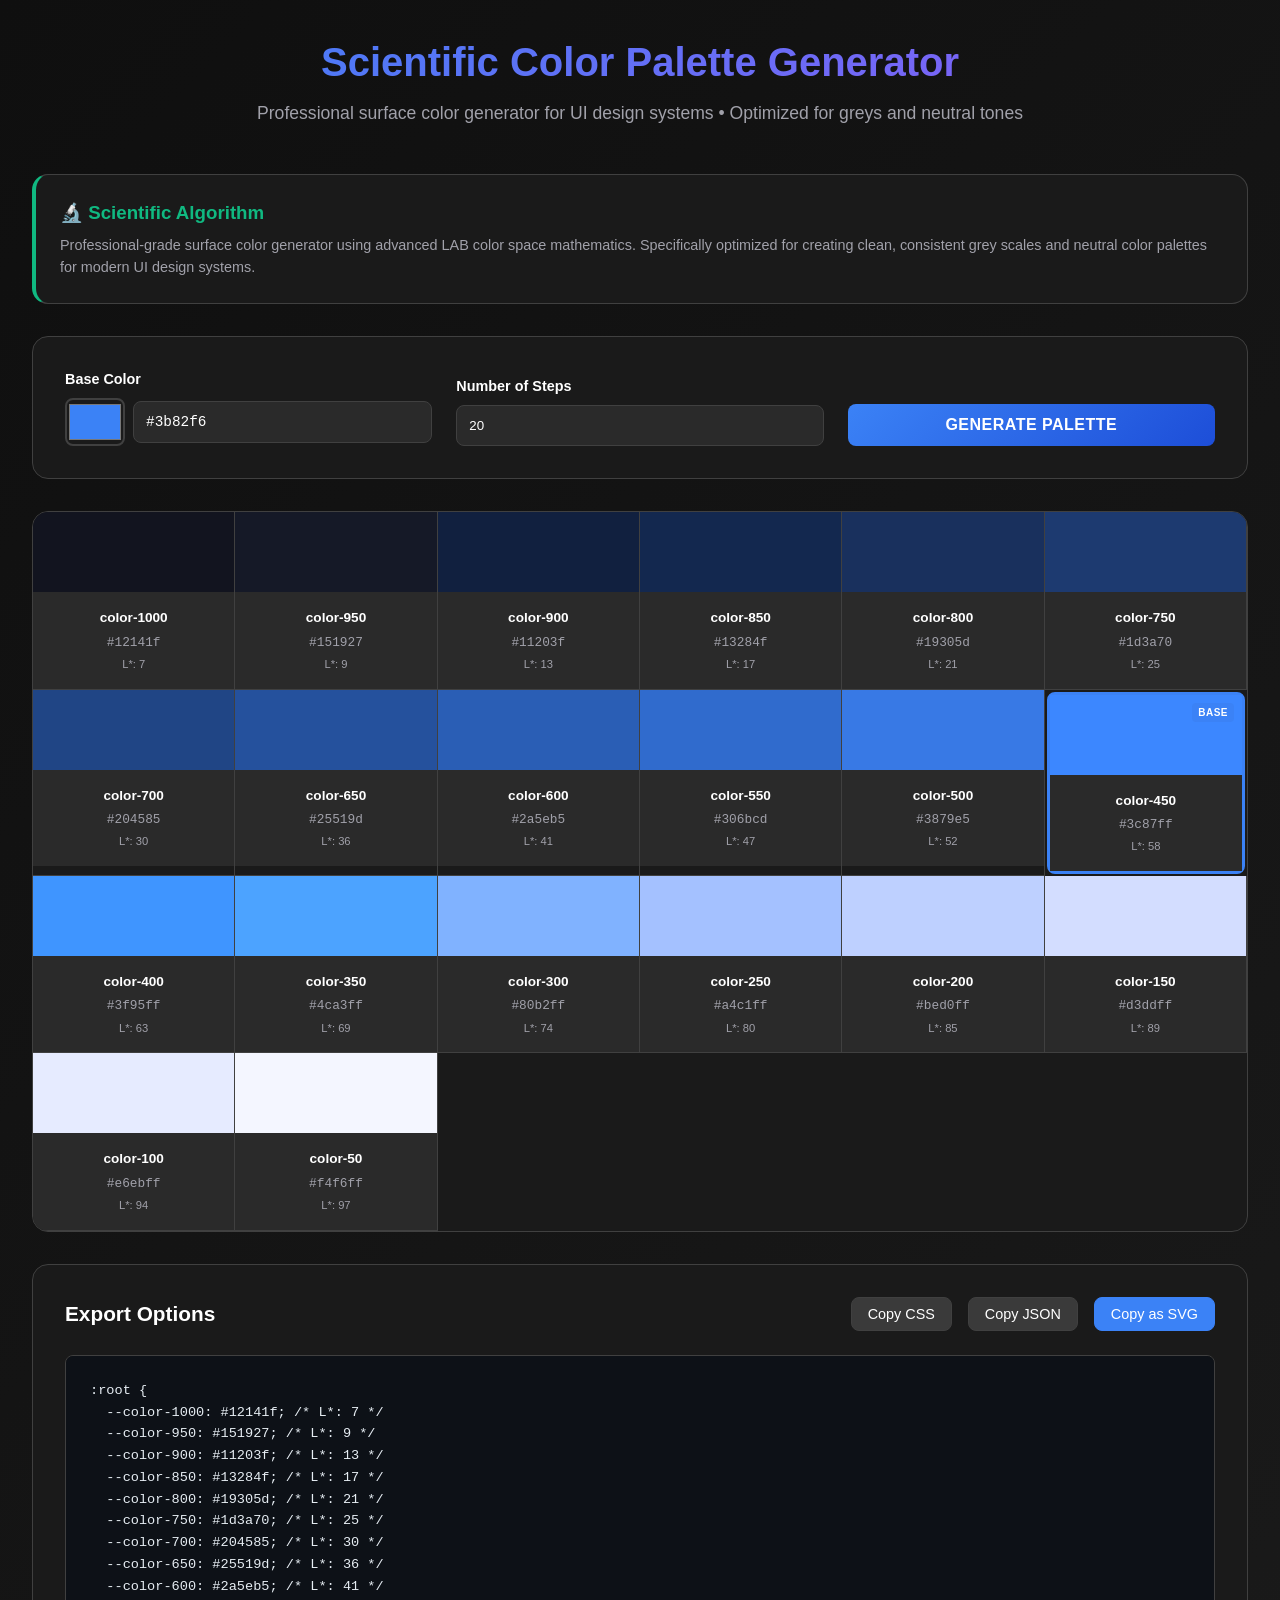
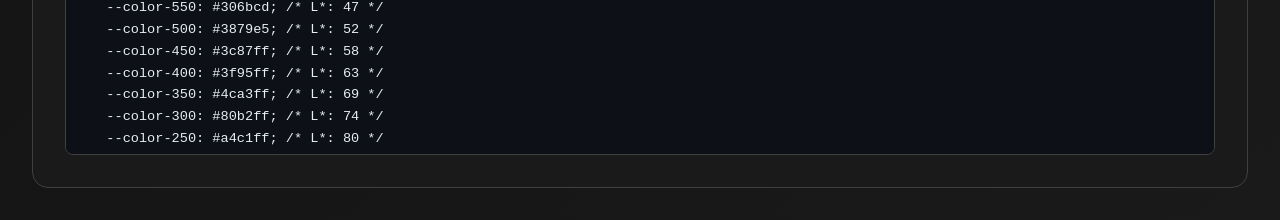
==== commit afdca5ca: "Initial commit" ====
--- a/index.html
+++ b/index.html
@@ -16,14 +16,12 @@
     <div class="container">
         <div class="header">
             <h1 class="title">Scientific Color Palette Generator</h1>
-            <p class="subtitle">Perceptually uniform color scaling with mathematically precise lightness progression</p>
+            <p class="subtitle">Professional surface color generator for UI design systems • Optimized for greys and neutral tones</p>
         </div>
 
         <div class="algorithm-info">
             <h3>🔬 Scientific Algorithm</h3>
-            <p>Based on the "Simplest Color Balance" research paper, this tool uses LAB color space for perceptually
-                uniform lightness distribution, ensuring mathematically consistent and visually smooth color
-                progressions across all scales.</p>
+            <p>Professional-grade surface color generator using advanced LAB color space mathematics. Specifically optimized for creating clean, consistent grey scales and neutral color palettes for modern UI design systems.</p>
         </div>
 
         <!-- Controls Section -->
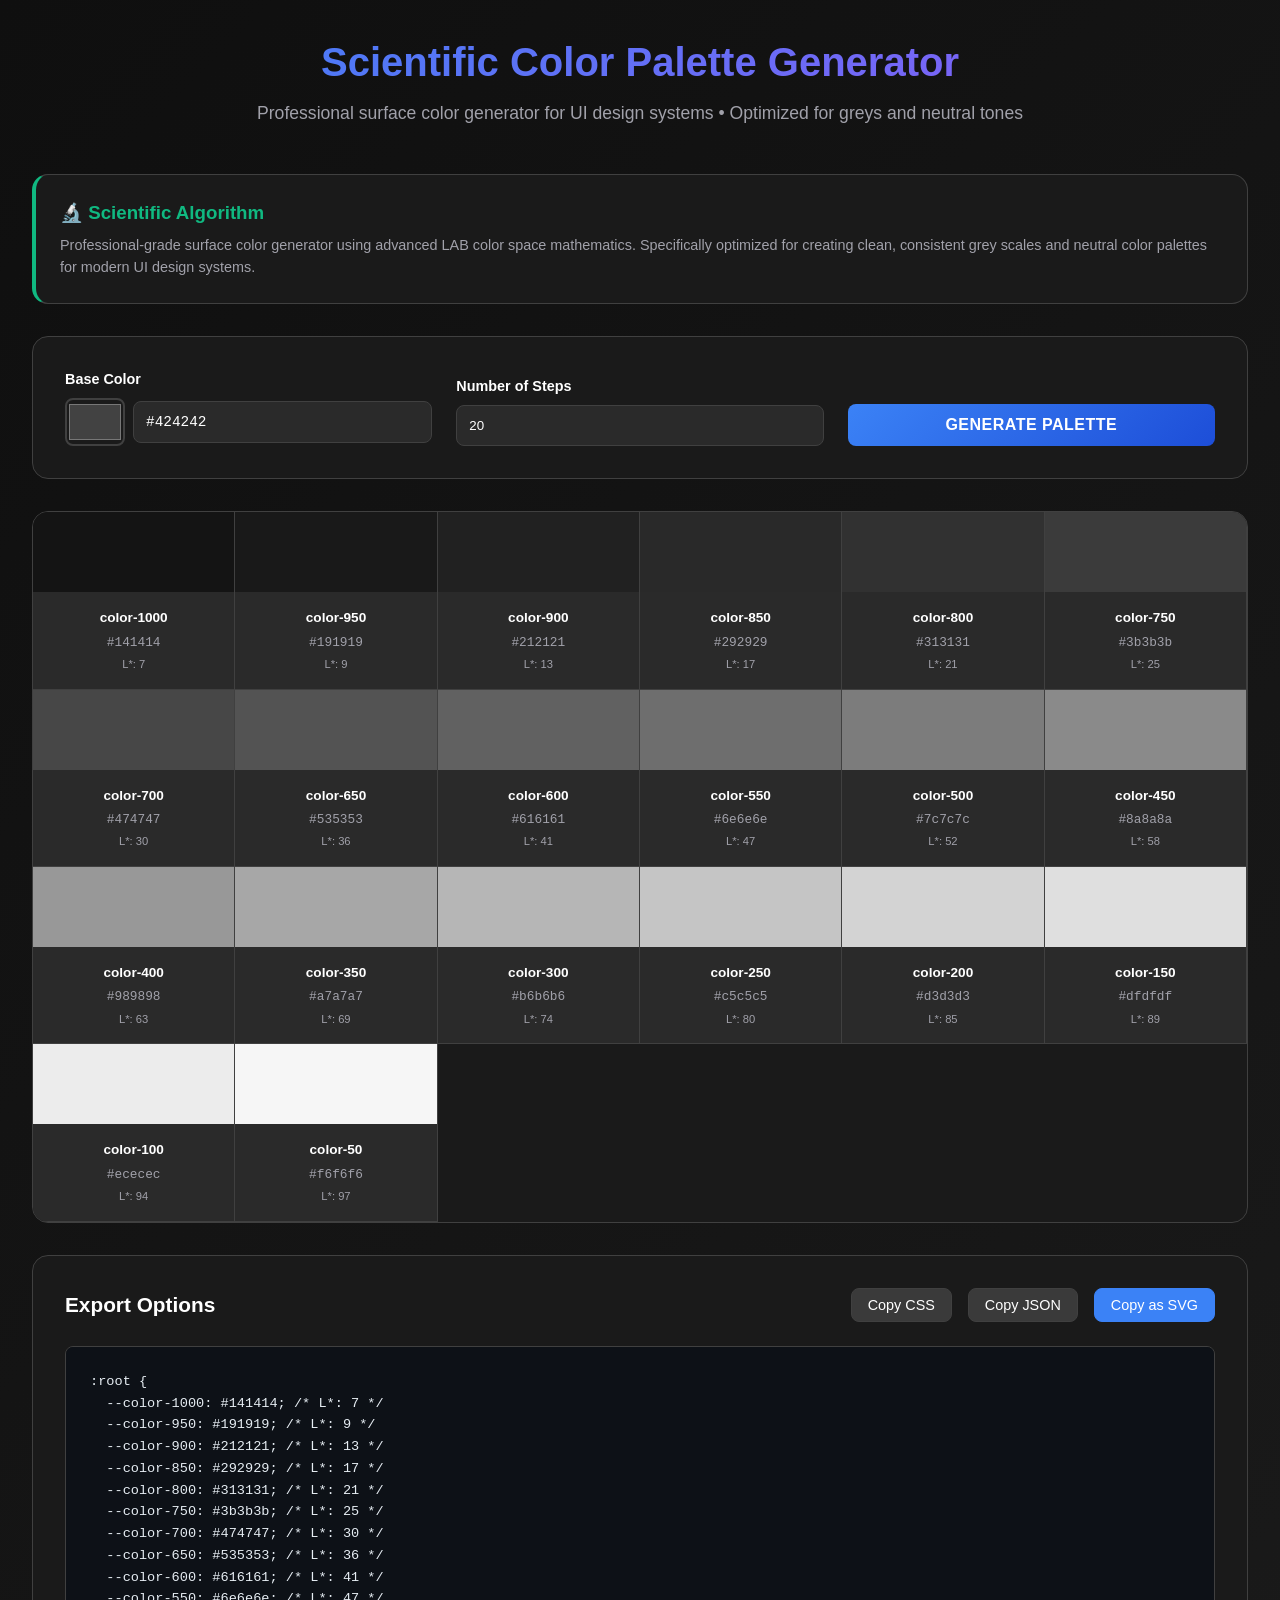
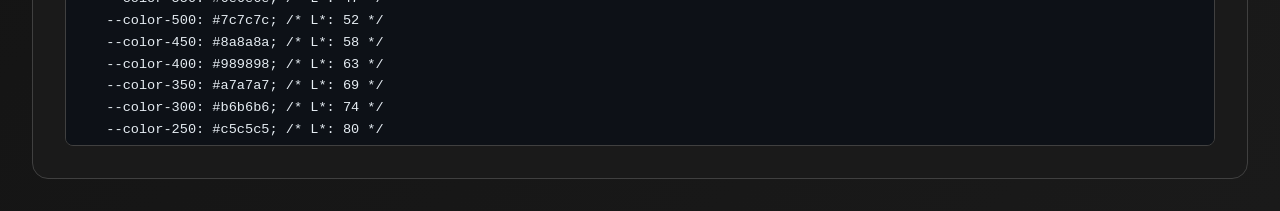
==== commit 9153cfec: "Set #424242 as default color for shade generation" ====
--- a/index.html
+++ b/index.html
@@ -29,8 +29,8 @@
             <div class="control-group">
                 <label class="control-label" for="colorPicker">Base Color</label>
                 <div class="color-input-wrapper">
-                    <input type="color" id="colorPicker" class="color-picker" value="#3b82f6">
-                    <input type="text" id="colorText" class="color-text-input" placeholder="#3b82f6" value="#3b82f6">
+                    <input type="color" id="colorPicker" class="color-picker" value="#424242">
+                    <input type="text" id="colorText" class="color-text-input" placeholder="#424242" value="#424242">
                 </div>
             </div>
 
